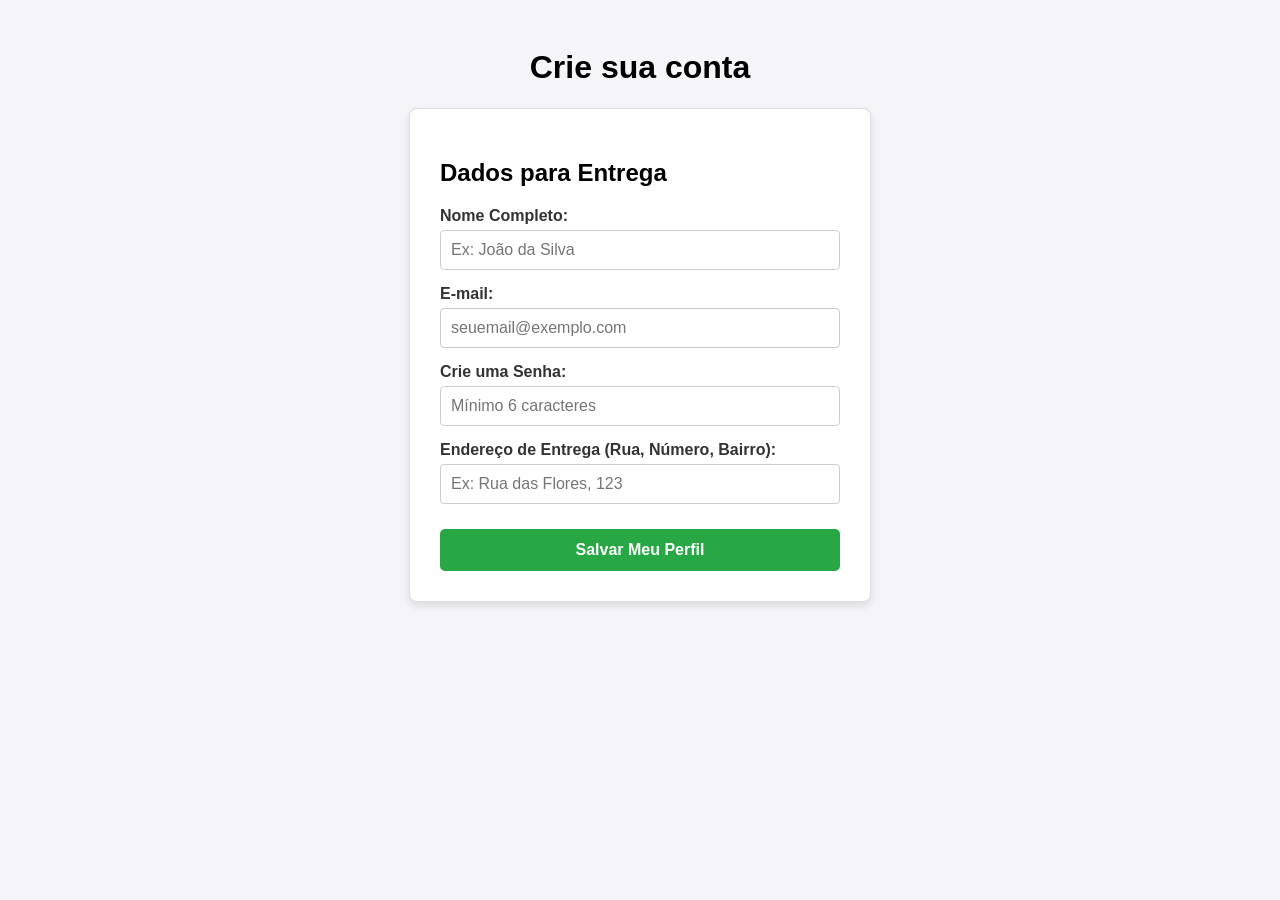
==== cadastro.html @ b37dcd01 "feat: salva arquivos da loja localmente" ====
<!DOCTYPE html>
<html lang="pt-BR">
<head>
    <meta charset="UTF-8">
    <title>Papelaria Mariana - Cadastro</title>
    <style>
        body { 
            font-family: Arial, sans-serif; 
            padding: 20px; 
            background-color: #f4f4f9;
            display: flex;
            flex-direction: column;
            align-items: center; /* Centraliza o formulário na tela */
        }
        .formulario { 
            background-color: white;
            border: 1px solid #ddd; 
            padding: 30px; 
            width: 100%;
            max-width: 400px; /* Um pouco mais largo que o produto */
            border-radius: 8px; 
            box-shadow: 0 4px 8px rgba(0,0,0,0.1);
        }
        .grupo-input {
            margin-bottom: 15px;
        }
        label {
            display: block;
            margin-bottom: 5px;
            font-weight: bold;
            color: #333;
        }
        input {
            width: 100%;
            padding: 10px;
            border: 1px solid #ccc;
            border-radius: 4px;
            font-size: 16px;
            box-sizing: border-box; /* Garante que o input não vaze para fora da caixa */
        }
        button { 
            background-color: #28a745; /* Cor verde para confirmar */
            color: white; 
            border: none; 
            padding: 12px 15px; 
            cursor: pointer; 
            border-radius: 5px; 
            width: 100%;
            font-size: 16px;
            font-weight: bold;
            margin-top: 10px;
        }
        button:hover { 
            background-color: #218838; 
        }
    </style>
</head>
<body>

    <h1>Crie sua conta</h1>
    
    <div class="formulario">
        <h2>Dados para Entrega</h2>
        
        <div class="grupo-input">
            <label for="nome">Nome Completo:</label>
            <input type="text" id="nome" placeholder="Ex: João da Silva">
        </div>

        <div class="grupo-input">
            <label for="email">E-mail:</label>
            <input type="email" id="email" placeholder="seuemail@exemplo.com">
        </div>

        <div class="grupo-input">
            <label for="senha">Crie uma Senha:</label>
            <input type="password" id="senha" placeholder="Mínimo 6 caracteres">
        </div>

        <div class="grupo-input">
            <label for="endereco">Endereço de Entrega (Rua, Número, Bairro):</label>
            <input type="text" id="endereco" placeholder="Ex: Rua das Flores, 123">
        </div>

        <button onclick="finalizarCadastro()">Salvar Meu Perfil</button>
    </div>

    <script>
        function finalizarCadastro() {
            const nomeCliente = document.getElementById('nome').value;
            
            if(nomeCliente === "") {
                alert("Por favor, preencha pelo menos o seu nome!");
            } else {
                alert("Cadastro salvo com sucesso!");
                // Leva o cliente para a tela de pagamento nova:
                window.location.href = 'pagamento.html';
            }
        }
    </script>

</body>
</html>
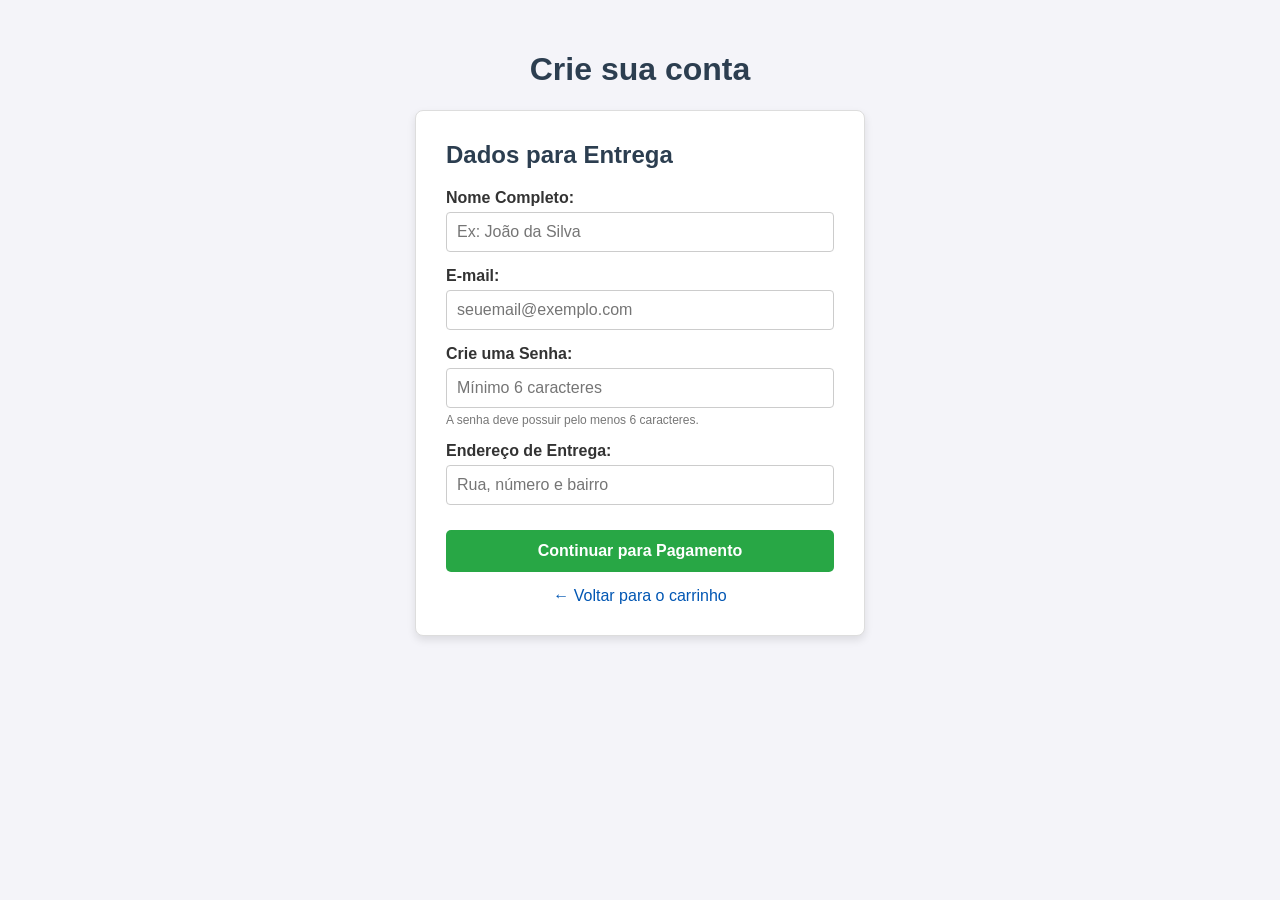
==== commit 76a418ab: "fix: altera todos os codigos" ====
--- a/cadastro.html
+++ b/cadastro.html
@@ -1,103 +1,287 @@
 <!DOCTYPE html>
 <html lang="pt-BR">
+
 <head>
+
     <meta charset="UTF-8">
+
+    <meta name="viewport"
+          content="width=device-width, initial-scale=1.0">
+
     <title>Papelaria Mariana - Cadastro</title>
+
     <style>
-        body { 
-            font-family: Arial, sans-serif; 
-            padding: 20px; 
+
+        * {
+            box-sizing: border-box;
+            font-family: Arial, sans-serif;
+        }
+
+        body {
+            margin: 0;
+            padding: 30px 20px;
             background-color: #f4f4f9;
             display: flex;
             flex-direction: column;
-            align-items: center; /* Centraliza o formulário na tela */
-        }
-        .formulario { 
+            align-items: center;
+            color: #333;
+        }
+
+        h1 {
+            color: #2c3e50;
+            text-align: center;
+        }
+
+        .formulario {
             background-color: white;
-            border: 1px solid #ddd; 
-            padding: 30px; 
+            border: 1px solid #ddd;
+            padding: 30px;
             width: 100%;
-            max-width: 400px; /* Um pouco mais largo que o produto */
-            border-radius: 8px; 
+            max-width: 450px;
+            border-radius: 8px;
             box-shadow: 0 4px 8px rgba(0,0,0,0.1);
         }
+
+        .formulario h2 {
+            color: #2c3e50;
+            margin-top: 0;
+        }
+
         .grupo-input {
             margin-bottom: 15px;
         }
+
         label {
             display: block;
             margin-bottom: 5px;
             font-weight: bold;
             color: #333;
         }
+
         input {
             width: 100%;
             padding: 10px;
             border: 1px solid #ccc;
             border-radius: 4px;
             font-size: 16px;
-            box-sizing: border-box; /* Garante que o input não vaze para fora da caixa */
-        }
-        button { 
-            background-color: #28a745; /* Cor verde para confirmar */
-            color: white; 
-            border: none; 
-            padding: 12px 15px; 
-            cursor: pointer; 
-            border-radius: 5px; 
+        }
+
+        input:focus {
+            outline: none;
+            border-color: #3498db;
+        }
+
+        .observacao {
+            font-size: 12px;
+            color: #777;
+            margin-top: 5px;
+        }
+
+        button {
+            background-color: #28a745;
+            color: white;
+            border: none;
+            padding: 12px 15px;
+            cursor: pointer;
+            border-radius: 5px;
             width: 100%;
             font-size: 16px;
             font-weight: bold;
             margin-top: 10px;
         }
-        button:hover { 
-            background-color: #218838; 
-        }
+
+        button:hover {
+            background-color: #218838;
+        }
+
+        .voltar {
+            display: block;
+            text-align: center;
+            margin-top: 15px;
+            color: #0056b3;
+            text-decoration: none;
+        }
+
     </style>
+
 </head>
+
 <body>
 
-    <h1>Crie sua conta</h1>
-    
-    <div class="formulario">
-        <h2>Dados para Entrega</h2>
-        
-        <div class="grupo-input">
-            <label for="nome">Nome Completo:</label>
-            <input type="text" id="nome" placeholder="Ex: João da Silva">
-        </div>
-
-        <div class="grupo-input">
-            <label for="email">E-mail:</label>
-            <input type="email" id="email" placeholder="seuemail@exemplo.com">
-        </div>
-
-        <div class="grupo-input">
-            <label for="senha">Crie uma Senha:</label>
-            <input type="password" id="senha" placeholder="Mínimo 6 caracteres">
-        </div>
-
-        <div class="grupo-input">
-            <label for="endereco">Endereço de Entrega (Rua, Número, Bairro):</label>
-            <input type="text" id="endereco" placeholder="Ex: Rua das Flores, 123">
-        </div>
-
-        <button onclick="finalizarCadastro()">Salvar Meu Perfil</button>
-    </div>
-
-    <script>
-        function finalizarCadastro() {
-            const nomeCliente = document.getElementById('nome').value;
-            
-            if(nomeCliente === "") {
-                alert("Por favor, preencha pelo menos o seu nome!");
-            } else {
-                alert("Cadastro salvo com sucesso!");
-                // Leva o cliente para a tela de pagamento nova:
-                window.location.href = 'pagamento.html';
+<h1>Crie sua conta</h1>
+
+<div class="formulario">
+
+    <h2>Dados para Entrega</h2>
+
+    <form id="formCadastro">
+
+        <div class="grupo-input">
+
+            <label for="nome">
+                Nome Completo:
+            </label>
+
+            <input
+                type="text"
+                id="nome"
+                placeholder="Ex: João da Silva"
+                required
+            >
+
+        </div>
+
+        <div class="grupo-input">
+
+            <label for="email">
+                E-mail:
+            </label>
+
+            <input
+                type="email"
+                id="email"
+                placeholder="seuemail@exemplo.com"
+                required
+            >
+
+        </div>
+
+        <div class="grupo-input">
+
+            <label for="senha">
+                Crie uma Senha:
+            </label>
+
+            <input
+                type="password"
+                id="senha"
+                placeholder="Mínimo 6 caracteres"
+                minlength="6"
+                required
+            >
+
+            <div class="observacao">
+                A senha deve possuir pelo menos 6 caracteres.
+            </div>
+
+        </div>
+
+        <div class="grupo-input">
+
+            <label for="endereco">
+                Endereço de Entrega:
+            </label>
+
+            <input
+                type="text"
+                id="endereco"
+                placeholder="Rua, número e bairro"
+                required
+            >
+
+        </div>
+
+        <button type="submit">
+            Continuar para Pagamento
+        </button>
+
+    </form>
+
+    <a href="carrinho.html"
+       class="voltar">
+
+        ← Voltar para o carrinho
+
+    </a>
+
+</div>
+
+<script>
+
+function obterCarrinho() {
+
+    return JSON.parse(
+        localStorage.getItem("carrinho")
+    ) || [];
+
+}
+
+document
+    .getElementById("formCadastro")
+    .addEventListener(
+        "submit",
+        function(event) {
+
+            event.preventDefault();
+
+            const carrinho =
+                obterCarrinho();
+
+            if (carrinho.length === 0) {
+
+                alert(
+                    "Seu carrinho está vazio."
+                );
+
+                window.location.href =
+                    "index.html";
+
+                return;
             }
-        }
-    </script>
+
+            const nome =
+                document
+                    .getElementById("nome")
+                    .value
+                    .trim();
+
+            const email =
+                document
+                    .getElementById("email")
+                    .value
+                    .trim();
+
+            const senha =
+                document
+                    .getElementById("senha")
+                    .value;
+
+            const endereco =
+                document
+                    .getElementById("endereco")
+                    .value
+                    .trim();
+
+            if (senha.length < 6) {
+
+                alert(
+                    "A senha precisa ter pelo menos 6 caracteres."
+                );
+
+                return;
+            }
+
+            const cliente = {
+
+                nome: nome,
+                email: email,
+                senha: senha,
+                endereco: endereco
+
+            };
+
+            localStorage.setItem(
+                "cliente",
+                JSON.stringify(cliente)
+            );
+
+            window.location.href =
+                "pagamento.html";
+
+        }
+    );
+
+</script>
 
 </body>
 </html>
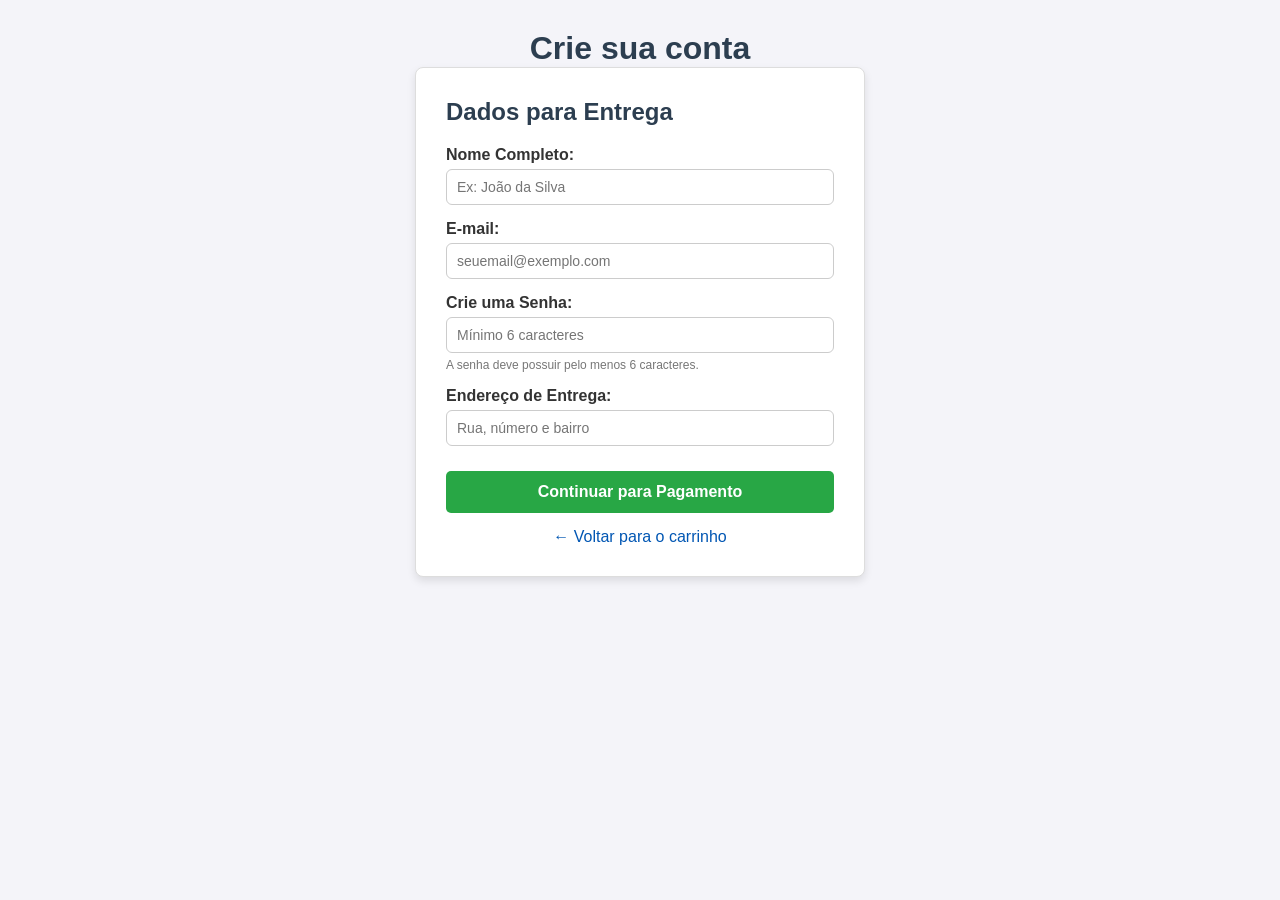
==== commit 4685e104: "Organiza estrutura CSS e JavaScript" ====
--- a/cadastro.html
+++ b/cadastro.html
@@ -7,7 +7,7 @@
 
     <meta name="viewport"
           content="width=device-width, initial-scale=1.0">
-
+    <link rel="stylesheet" href="css/style.css">
     <title>Papelaria Mariana - Cadastro</title>
 
     <style>
@@ -282,6 +282,6 @@
     );
 
 </script>
-
+<script src="js/cadastro.js"></script>
 </body>
 </html>
--- a/css/style.css
+++ b/css/style.css
@@ -0,0 +1,634 @@
+* {
+    box-sizing: border-box;
+    margin: 0;
+    padding: 0;
+    font-family: 'Segoe UI', Tahoma, Geneva, Verdana, sans-serif;
+}
+
+body {
+    background-color: #f4f6f8;
+    color: #333;
+}
+
+/* =========================
+   HEADER
+========================= */
+
+header {
+    position: fixed;
+    top: 0;
+    left: 0;
+    right: 0;
+    height: 70px;
+    background-color: #2c3e50;
+    color: white;
+    display: flex;
+    justify-content: space-between;
+    align-items: center;
+    padding: 0 5%;
+    box-shadow: 0 2px 10px rgba(0, 0, 0, 0.1);
+    z-index: 100;
+}
+
+.logo {
+    font-size: 20px;
+    font-weight: bold;
+    color: #ecf0f1;
+    text-decoration: none;
+}
+
+.btn-carrinho-header {
+    background-color: #27ae60;
+    color: white;
+    border: none;
+    padding: 10px 18px;
+    border-radius: 20px;
+    font-weight: bold;
+    cursor: pointer;
+    display: flex;
+    align-items: center;
+    gap: 8px;
+    font-size: 15px;
+    transition: 0.2s;
+}
+
+.btn-carrinho-header:hover {
+    background-color: #219150;
+}
+
+.badge-count {
+    background-color: #e74c3c;
+    color: white;
+    border-radius: 50%;
+    padding: 2px 8px;
+    font-size: 12px;
+    min-width: 20px;
+    text-align: center;
+}
+
+/* =========================
+   CONTAINER
+========================= */
+
+.container {
+    max-width: 1150px;
+    margin: 0 auto;
+    padding: 100px 20px 40px;
+}
+
+.titulo-pagina {
+    text-align: center;
+    margin-bottom: 25px;
+    color: #2c3e50;
+    font-size: 24px;
+}
+
+/* =========================
+   PRODUTOS
+========================= */
+
+.vitrine {
+    display: flex;
+    flex-wrap: wrap;
+    gap: 20px;
+    justify-content: center;
+}
+
+.produto {
+    background: white;
+    border-radius: 12px;
+    box-shadow: 0 4px 12px rgba(0, 0, 0, 0.06);
+    padding: 20px;
+    width: 320px;
+    display: flex;
+    flex-direction: column;
+    justify-content: space-between;
+    transition: 0.2s;
+}
+
+.produto:hover {
+    transform: translateY(-4px);
+    box-shadow: 0 6px 16px rgba(0, 0, 0, 0.1);
+}
+
+.produto-img {
+    width: 100%;
+    height: 160px;
+    background-color: #f1f5f9;
+    border-radius: 8px;
+    display: flex;
+    align-items: center;
+    justify-content: center;
+    font-size: 42px;
+    margin-bottom: 15px;
+    overflow: hidden;
+}
+
+.produto-img img {
+    width: 100%;
+    height: 100%;
+    object-fit: contain;
+}
+
+.produto h3 {
+    font-size: 16px;
+    color: #2c3e50;
+    margin-bottom: 8px;
+    min-height: 40px;
+}
+
+.preco {
+    font-size: 22px;
+    color: #27ae60;
+    font-weight: bold;
+    margin-bottom: 15px;
+}
+
+.campo-grupo {
+    margin-bottom: 12px;
+}
+
+.campo-grupo label {
+    display: block;
+    font-size: 13px;
+    color: #666;
+    margin-bottom: 4px;
+}
+
+select,
+input[type="number"],
+input[type="text"],
+input[type="email"],
+input[type="password"] {
+    width: 100%;
+    padding: 9px 10px;
+    border: 1px solid #ccc;
+    border-radius: 6px;
+    font-size: 14px;
+    outline: none;
+}
+
+select:focus,
+input:focus {
+    border-color: #3498db;
+}
+
+.btn-add {
+    width: 100%;
+    background-color: #3498db;
+    color: white;
+    border: none;
+    padding: 12px;
+    border-radius: 6px;
+    font-weight: bold;
+    cursor: pointer;
+    margin-top: 10px;
+}
+
+.btn-add:hover {
+    background-color: #2980b9;
+}
+
+/* =========================
+   DRAWER DO CARRINHO
+========================= */
+
+.drawer-overlay {
+    position: fixed;
+    inset: 0;
+    background: rgba(0, 0, 0, 0.5);
+    z-index: 998;
+    opacity: 0;
+    visibility: hidden;
+    transition: 0.3s;
+}
+
+.drawer-overlay.ativo {
+    opacity: 1;
+    visibility: visible;
+}
+
+.cart-drawer {
+    position: fixed;
+    top: 0;
+    right: -400px;
+    width: 380px;
+    max-width: 90vw;
+    height: 100vh;
+    background: white;
+    z-index: 999;
+    box-shadow: -4px 0 15px rgba(0, 0, 0, 0.15);
+    display: flex;
+    flex-direction: column;
+    transition: right 0.3s ease-in-out;
+}
+
+.cart-drawer.ativo {
+    right: 0;
+}
+
+.drawer-header {
+    padding: 20px;
+    background: #f8f9fa;
+    border-bottom: 1px solid #eee;
+    display: flex;
+    justify-content: space-between;
+    align-items: center;
+}
+
+.drawer-header h2 {
+    font-size: 18px;
+    color: #2c3e50;
+}
+
+.btn-fechar {
+    background: none;
+    border: none;
+    font-size: 24px;
+    cursor: pointer;
+    color: #888;
+}
+
+.drawer-body {
+    flex: 1;
+    padding: 20px;
+    overflow-y: auto;
+}
+
+.item-drawer {
+    display: flex;
+    justify-content: space-between;
+    align-items: center;
+    padding: 12px 0;
+    border-bottom: 1px solid #eee;
+    gap: 10px;
+}
+
+.item-info {
+    flex: 1;
+}
+
+.item-info h4 {
+    font-size: 14px;
+    color: #333;
+}
+
+.item-info p {
+    font-size: 12px;
+    color: #777;
+    margin-top: 3px;
+}
+
+.qtd-controle {
+    display: flex;
+    align-items: center;
+    gap: 6px;
+}
+
+.qtd-btn {
+    background: #e2e8f0;
+    border: none;
+    width: 24px;
+    height: 24px;
+    border-radius: 4px;
+    cursor: pointer;
+    font-weight: bold;
+}
+
+.btn-remover-sm {
+    background: none;
+    border: none;
+    color: #e74c3c;
+    font-size: 12px;
+    cursor: pointer;
+    margin-top: 4px;
+    padding: 0;
+    text-decoration: underline;
+}
+
+.drawer-footer {
+    padding: 20px;
+    background: #f8f9fa;
+    border-top: 1px solid #eee;
+}
+
+.total-linha {
+    display: flex;
+    justify-content: space-between;
+    font-size: 18px;
+    font-weight: bold;
+    margin-bottom: 15px;
+    color: #2c3e50;
+}
+
+.btn-checkout,
+.botao-principal {
+    display: block;
+    width: 100%;
+    background: #27ae60;
+    color: white;
+    text-align: center;
+    padding: 12px;
+    border-radius: 6px;
+    text-decoration: none;
+    font-weight: bold;
+    border: none;
+    cursor: pointer;
+}
+
+.btn-checkout:hover,
+.botao-principal:hover {
+    background: #219150;
+}
+
+/* =========================
+   PÁGINAS INTERNAS
+========================= */
+
+.pagina-interna {
+    min-height: 100vh;
+    padding: 30px 20px;
+    background-color: #f4f4f9;
+    display: flex;
+    flex-direction: column;
+    align-items: center;
+}
+
+.pagina-interna h1 {
+    color: #2c3e50;
+    text-align: center;
+    margin-bottom: 25px;
+}
+
+.caixa {
+    background-color: white;
+    border: 1px solid #ddd;
+    padding: 30px;
+    width: 100%;
+    max-width: 800px;
+    border-radius: 8px;
+    box-shadow: 0 4px 8px rgba(0, 0, 0, 0.1);
+}
+
+/* =========================
+   CARRINHO
+========================= */
+
+.item-carrinho {
+    display: flex;
+    justify-content: space-between;
+    align-items: center;
+    gap: 20px;
+    border-bottom: 1px solid #eee;
+    padding: 18px 0;
+}
+
+.detalhes-produto {
+    flex: 1;
+}
+
+.detalhes-produto h3 {
+    margin-bottom: 7px;
+    font-size: 18px;
+    color: #333;
+}
+
+.detalhes-produto p {
+    margin: 4px 0;
+    color: #666;
+    font-size: 14px;
+}
+
+.controle {
+    display: flex;
+    align-items: center;
+    gap: 8px;
+    margin-top: 8px;
+}
+
+.controle button {
+    width: 28px;
+    height: 28px;
+    border: none;
+    border-radius: 5px;
+    cursor: pointer;
+    background: #e2e8f0;
+    font-weight: bold;
+}
+
+.remover {
+    background: none !important;
+    color: #e74c3c;
+    width: auto !important;
+    text-decoration: underline;
+    margin-left: 8px;
+}
+
+.preco-item {
+    font-size: 18px;
+    font-weight: bold;
+    color: #28a745;
+}
+
+.total {
+    display: flex;
+    justify-content: space-between;
+    font-size: 20px;
+    font-weight: bold;
+    margin-top: 25px;
+    padding-top: 20px;
+    border-top: 2px solid #eee;
+}
+
+.total span:last-child {
+    color: #28a745;
+}
+
+.botao-secundario {
+    display: block;
+    width: 100%;
+    padding: 13px;
+    border-radius: 6px;
+    font-size: 16px;
+    font-weight: bold;
+    cursor: pointer;
+    text-align: center;
+    text-decoration: none;
+    background-color: transparent;
+    color: #0056b3;
+    border: 1px solid #0056b3;
+    margin-top: 10px;
+}
+
+.vazio {
+    text-align: center;
+    padding: 40px 10px;
+    color: #777;
+}
+
+.vazio a {
+    display: inline-block;
+    margin-top: 15px;
+    color: #3498db;
+    font-weight: bold;
+    text-decoration: none;
+}
+
+/* =========================
+   FORMULÁRIO
+========================= */
+
+.formulario {
+    background-color: white;
+    border: 1px solid #ddd;
+    padding: 30px;
+    width: 100%;
+    max-width: 450px;
+    border-radius: 8px;
+    box-shadow: 0 4px 8px rgba(0, 0, 0, 0.1);
+}
+
+.formulario h2 {
+    color: #2c3e50;
+    margin-bottom: 20px;
+}
+
+.grupo-input {
+    margin-bottom: 15px;
+}
+
+.grupo-input label {
+    display: block;
+    margin-bottom: 5px;
+    font-weight: bold;
+    color: #333;
+}
+
+.observacao {
+    font-size: 12px;
+    color: #777;
+    margin-top: 5px;
+}
+
+.voltar {
+    display: block;
+    text-align: center;
+    margin-top: 15px;
+    color: #0056b3;
+    text-decoration: none;
+}
+
+/* =========================
+   PAGAMENTO
+========================= */
+
+.cliente {
+    background: #f8f9fa;
+    padding: 15px;
+    border-radius: 5px;
+    margin-bottom: 20px;
+}
+
+.cliente h3 {
+    margin-bottom: 10px;
+    color: #2c3e50;
+}
+
+.cliente p {
+    margin: 5px 0;
+    font-size: 14px;
+    color: #555;
+}
+
+.resumo-valor {
+    background-color: #e9ecef;
+    padding: 15px;
+    border-radius: 5px;
+    text-align: center;
+    margin-bottom: 20px;
+}
+
+.resumo-valor h3 {
+    margin: 0;
+    color: #333;
+}
+
+.resumo-valor p {
+    font-size: 28px;
+    color: #28a745;
+    font-weight: bold;
+    margin: 10px 0 0;
+}
+
+.lista-resumo {
+    margin-bottom: 20px;
+}
+
+.item-resumo {
+    display: flex;
+    justify-content: space-between;
+    padding: 8px 0;
+    border-bottom: 1px solid #eee;
+    gap: 15px;
+    font-size: 14px;
+}
+
+.opcao-pagamento {
+    border: 1px solid #ccc;
+    padding: 15px;
+    margin-bottom: 10px;
+    border-radius: 5px;
+    cursor: pointer;
+    display: flex;
+    align-items: center;
+}
+
+.opcao-pagamento:hover {
+    background-color: #f8f9fa;
+}
+
+.opcao-pagamento input {
+    margin-right: 10px;
+    transform: scale(1.3);
+}
+
+/* =========================
+   RESPONSIVIDADE
+========================= */
+
+@media (max-width: 600px) {
+
+    header {
+        padding: 0 15px;
+    }
+
+    .logo {
+        font-size: 17px;
+    }
+
+    .btn-carrinho-header {
+        padding: 9px 12px;
+    }
+
+    .container {
+        padding-left: 15px;
+        padding-right: 15px;
+    }
+
+    .produto {
+        width: 100%;
+    }
+
+    .item-carrinho {
+        flex-direction: column;
+        align-items: flex-start;
+    }
+
+    .preco-item {
+        align-self: flex-end;
+    }
+
+    .caixa {
+        padding: 20px;
+    }
+}
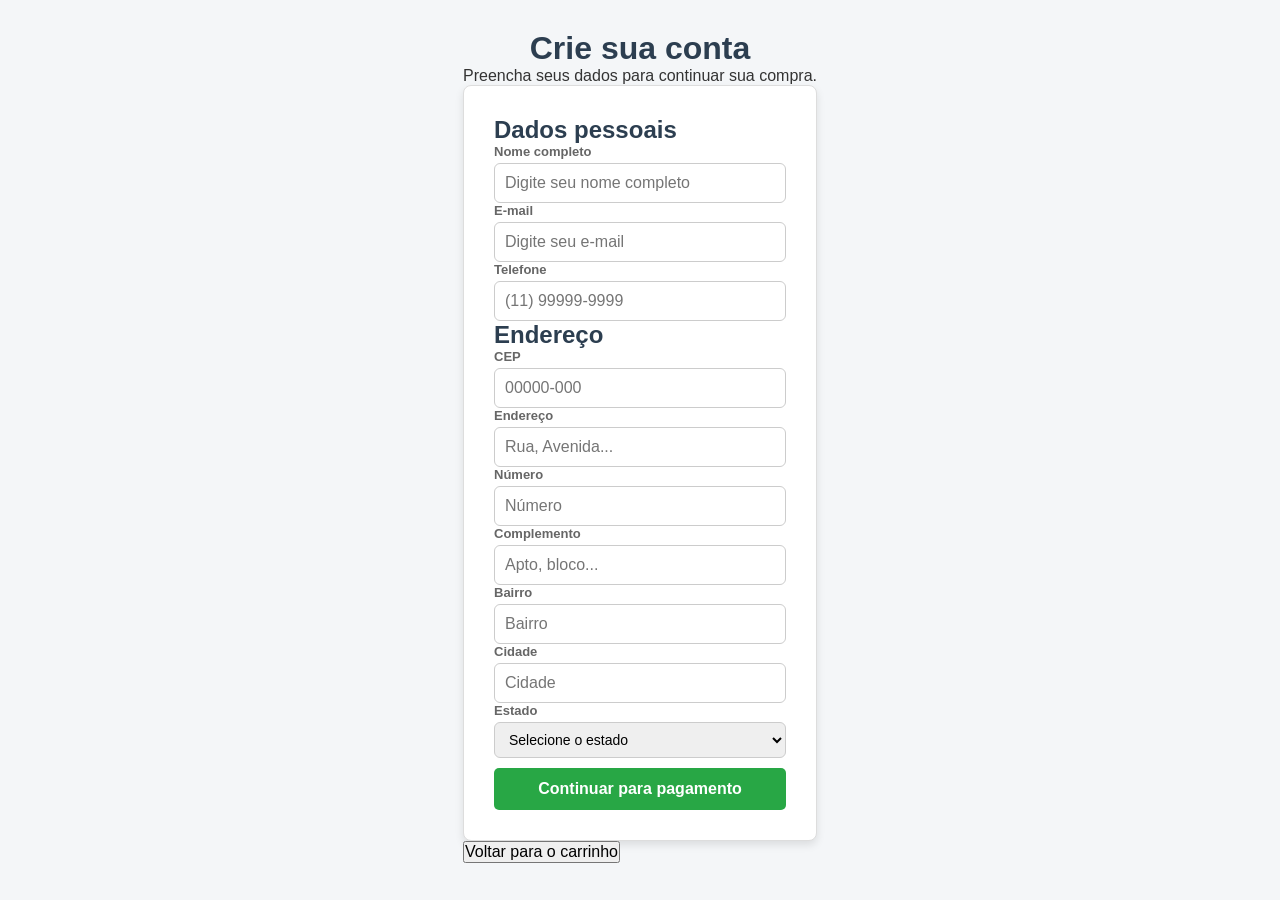
==== commit b2e4364b: "teste de erros" ====
--- a/cadastro.html
+++ b/cadastro.html
@@ -2,286 +2,211 @@
 <html lang="pt-BR">
 
 <head>
-
     <meta charset="UTF-8">
-
-    <meta name="viewport"
-          content="width=device-width, initial-scale=1.0">
+    <meta name="viewport" content="width=device-width, initial-scale=1.0">
+
     <link rel="stylesheet" href="css/style.css">
+
     <title>Papelaria Mariana - Cadastro</title>
-
-    <style>
-
-        * {
-            box-sizing: border-box;
-            font-family: Arial, sans-serif;
-        }
-
-        body {
-            margin: 0;
-            padding: 30px 20px;
-            background-color: #f4f4f9;
-            display: flex;
-            flex-direction: column;
-            align-items: center;
-            color: #333;
-        }
-
-        h1 {
-            color: #2c3e50;
-            text-align: center;
-        }
-
-        .formulario {
-            background-color: white;
-            border: 1px solid #ddd;
-            padding: 30px;
-            width: 100%;
-            max-width: 450px;
-            border-radius: 8px;
-            box-shadow: 0 4px 8px rgba(0,0,0,0.1);
-        }
-
-        .formulario h2 {
-            color: #2c3e50;
-            margin-top: 0;
-        }
-
-        .grupo-input {
-            margin-bottom: 15px;
-        }
-
-        label {
-            display: block;
-            margin-bottom: 5px;
-            font-weight: bold;
-            color: #333;
-        }
-
-        input {
-            width: 100%;
-            padding: 10px;
-            border: 1px solid #ccc;
-            border-radius: 4px;
-            font-size: 16px;
-        }
-
-        input:focus {
-            outline: none;
-            border-color: #3498db;
-        }
-
-        .observacao {
-            font-size: 12px;
-            color: #777;
-            margin-top: 5px;
-        }
-
-        button {
-            background-color: #28a745;
-            color: white;
-            border: none;
-            padding: 12px 15px;
-            cursor: pointer;
-            border-radius: 5px;
-            width: 100%;
-            font-size: 16px;
-            font-weight: bold;
-            margin-top: 10px;
-        }
-
-        button:hover {
-            background-color: #218838;
-        }
-
-        .voltar {
-            display: block;
-            text-align: center;
-            margin-top: 15px;
-            color: #0056b3;
-            text-decoration: none;
-        }
-
-    </style>
-
 </head>
 
-<body>
-
-<h1>Crie sua conta</h1>
-
-<div class="formulario">
-
-    <h2>Dados para Entrega</h2>
-
-    <form id="formCadastro">
-
-        <div class="grupo-input">
-
-            <label for="nome">
-                Nome Completo:
-            </label>
-
-            <input
-                type="text"
-                id="nome"
-                placeholder="Ex: João da Silva"
-                required
-            >
-
-        </div>
-
-        <div class="grupo-input">
-
-            <label for="email">
-                E-mail:
-            </label>
-
-            <input
-                type="email"
-                id="email"
-                placeholder="seuemail@exemplo.com"
-                required
-            >
-
-        </div>
-
-        <div class="grupo-input">
-
-            <label for="senha">
-                Crie uma Senha:
-            </label>
-
-            <input
-                type="password"
-                id="senha"
-                placeholder="Mínimo 6 caracteres"
-                minlength="6"
-                required
-            >
-
-            <div class="observacao">
-                A senha deve possuir pelo menos 6 caracteres.
-            </div>
-
-        </div>
-
-        <div class="grupo-input">
-
-            <label for="endereco">
-                Endereço de Entrega:
-            </label>
-
-            <input
-                type="text"
-                id="endereco"
-                placeholder="Rua, número e bairro"
-                required
-            >
-
-        </div>
-
-        <button type="submit">
-            Continuar para Pagamento
+<body class="pagina-formulario">
+
+    <main class="formulario-container">
+
+        <h1>Crie sua conta</h1>
+
+        <p class="subtitulo">
+            Preencha seus dados para continuar sua compra.
+        </p>
+
+        <form id="formCadastro" class="formulario" novalidate>
+
+            <h2>Dados pessoais</h2>
+
+            <div class="campo">
+                <label for="nome">Nome completo</label>
+                <input
+                    type="text"
+                    id="nome"
+                    name="nome"
+                    placeholder="Digite seu nome completo"
+                    autocomplete="name"
+                    required
+                >
+                <small class="erro" id="erroNome"></small>
+            </div>
+
+            <div class="campo">
+                <label for="email">E-mail</label>
+                <input
+                    type="email"
+                    id="email"
+                    name="email"
+                    placeholder="Digite seu e-mail"
+                    autocomplete="email"
+                    required
+                >
+                <small class="erro" id="erroEmail"></small>
+            </div>
+
+            <div class="campo">
+                <label for="telefone">Telefone</label>
+                <input
+                    type="tel"
+                    id="telefone"
+                    name="telefone"
+                    placeholder="(11) 99999-9999"
+                    autocomplete="tel"
+                    maxlength="15"
+                    required
+                >
+                <small class="erro" id="erroTelefone"></small>
+            </div>
+
+            <h2>Endereço</h2>
+
+            <div class="campo">
+                <label for="cep">CEP</label>
+                <input
+                    type="text"
+                    id="cep"
+                    name="cep"
+                    placeholder="00000-000"
+                    autocomplete="postal-code"
+                    maxlength="9"
+                    required
+                >
+                <small class="erro" id="erroCep"></small>
+            </div>
+
+            <div class="campo">
+                <label for="logradouro">Endereço</label>
+                <input
+                    type="text"
+                    id="logradouro"
+                    name="logradouro"
+                    placeholder="Rua, Avenida..."
+                    autocomplete="street-address"
+                    required
+                >
+                <small class="erro" id="erroLogradouro"></small>
+            </div>
+
+            <div class="linha-campos">
+
+                <div class="campo">
+                    <label for="numero">Número</label>
+                    <input
+                        type="text"
+                        id="numero"
+                        name="numero"
+                        placeholder="Número"
+                        required
+                    >
+                    <small class="erro" id="erroNumero"></small>
+                </div>
+
+                <div class="campo">
+                    <label for="complemento">Complemento</label>
+                    <input
+                        type="text"
+                        id="complemento"
+                        name="complemento"
+                        placeholder="Apto, bloco..."
+                    >
+                </div>
+
+            </div>
+
+            <div class="linha-campos">
+
+                <div class="campo">
+                    <label for="bairro">Bairro</label>
+                    <input
+                        type="text"
+                        id="bairro"
+                        name="bairro"
+                        placeholder="Bairro"
+                        autocomplete="address-level3"
+                        required
+                    >
+                    <small class="erro" id="erroBairro"></small>
+                </div>
+
+                <div class="campo">
+                    <label for="cidade">Cidade</label>
+                    <input
+                        type="text"
+                        id="cidade"
+                        name="cidade"
+                        placeholder="Cidade"
+                        autocomplete="address-level2"
+                        required
+                    >
+                    <small class="erro" id="erroCidade"></small>
+                </div>
+
+            </div>
+
+            <div class="campo">
+                <label for="estado">Estado</label>
+
+                <select
+                    id="estado"
+                    name="estado"
+                    autocomplete="address-level1"
+                    required
+                >
+                    <option value="">Selecione o estado</option>
+                    <option value="AC">Acre</option>
+                    <option value="AL">Alagoas</option>
+                    <option value="AP">Amapá</option>
+                    <option value="AM">Amazonas</option>
+                    <option value="BA">Bahia</option>
+                    <option value="CE">Ceará</option>
+                    <option value="DF">Distrito Federal</option>
+                    <option value="ES">Espírito Santo</option>
+                    <option value="GO">Goiás</option>
+                    <option value="MA">Maranhão</option>
+                    <option value="MT">Mato Grosso</option>
+                    <option value="MS">Mato Grosso do Sul</option>
+                    <option value="MG">Minas Gerais</option>
+                    <option value="PA">Pará</option>
+                    <option value="PB">Paraíba</option>
+                    <option value="PR">Paraná</option>
+                    <option value="PE">Pernambuco</option>
+                    <option value="PI">Piauí</option>
+                    <option value="RJ">Rio de Janeiro</option>
+                    <option value="RN">Rio Grande do Norte</option>
+                    <option value="RS">Rio Grande do Sul</option>
+                    <option value="RO">Rondônia</option>
+                    <option value="RR">Roraima</option>
+                    <option value="SC">Santa Catarina</option>
+                    <option value="SP">São Paulo</option>
+                    <option value="SE">Sergipe</option>
+                    <option value="TO">Tocantins</option>
+                </select>
+
+                <small class="erro" id="erroEstado"></small>
+            </div>
+
+            <div id="mensagemCadastro" class="mensagem"></div>
+
+            <button type="submit" class="btn-continuar">
+                Continuar para pagamento
+            </button>
+
+        </form>
+
+        <button type="button" id="btnVoltar" class="btn-voltar">
+            Voltar para o carrinho
         </button>
 
-    </form>
-
-    <a href="carrinho.html"
-       class="voltar">
-
-        ← Voltar para o carrinho
-
-    </a>
-
-</div>
-
-<script>
-
-function obterCarrinho() {
-
-    return JSON.parse(
-        localStorage.getItem("carrinho")
-    ) || [];
-
-}
-
-document
-    .getElementById("formCadastro")
-    .addEventListener(
-        "submit",
-        function(event) {
-
-            event.preventDefault();
-
-            const carrinho =
-                obterCarrinho();
-
-            if (carrinho.length === 0) {
-
-                alert(
-                    "Seu carrinho está vazio."
-                );
-
-                window.location.href =
-                    "index.html";
-
-                return;
-            }
-
-            const nome =
-                document
-                    .getElementById("nome")
-                    .value
-                    .trim();
-
-            const email =
-                document
-                    .getElementById("email")
-                    .value
-                    .trim();
-
-            const senha =
-                document
-                    .getElementById("senha")
-                    .value;
-
-            const endereco =
-                document
-                    .getElementById("endereco")
-                    .value
-                    .trim();
-
-            if (senha.length < 6) {
-
-                alert(
-                    "A senha precisa ter pelo menos 6 caracteres."
-                );
-
-                return;
-            }
-
-            const cliente = {
-
-                nome: nome,
-                email: email,
-                senha: senha,
-                endereco: endereco
-
-            };
-
-            localStorage.setItem(
-                "cliente",
-                JSON.stringify(cliente)
-            );
-
-            window.location.href =
-                "pagamento.html";
-
-        }
-    );
-
-</script>
-<script src="js/cadastro.js"></script>
+    </main>
+
+    <script src="js/cadastro.js"></script>
+
 </body>
+
 </html>
--- a/css/style.css
+++ b/css/style.css
@@ -1,8 +1,12 @@
+/* ============================================
+   PAPELARIA MARIANA - ESTILOS GERAIS
+============================================ */
+
 * {
     box-sizing: border-box;
+    font-family: "Segoe UI", Tahoma, Geneva, Verdana, sans-serif;
     margin: 0;
     padding: 0;
-    font-family: 'Segoe UI', Tahoma, Geneva, Verdana, sans-serif;
 }
 
 body {
@@ -10,9 +14,34 @@
     color: #333;
 }
 
-/* =========================
-   HEADER
-========================= */
+body.pagina-formulario {
+    min-height: 100vh;
+    padding: 30px 20px;
+    display: flex;
+    flex-direction: column;
+    align-items: center;
+}
+
+body.pagina-carrinho {
+    padding: 30px 20px;
+}
+
+h1 {
+    color: #2c3e50;
+    text-align: center;
+}
+
+button,
+input,
+select {
+    font: inherit;
+}
+
+/* HEADER */
+
+body:not(.pagina-formulario):not(.pagina-carrinho) {
+    padding-top: 90px;
+}
 
 header {
     position: fixed;
@@ -26,7 +55,7 @@
     justify-content: space-between;
     align-items: center;
     padding: 0 5%;
-    box-shadow: 0 2px 10px rgba(0, 0, 0, 0.1);
+    box-shadow: 0 2px 10px rgba(0,0,0,0.1);
     z-index: 100;
 }
 
@@ -49,11 +78,15 @@
     align-items: center;
     gap: 8px;
     font-size: 15px;
-    transition: 0.2s;
+    transition: background 0.2s, transform 0.1s;
 }
 
 .btn-carrinho-header:hover {
     background-color: #219150;
+}
+
+.btn-carrinho-header:active {
+    transform: scale(0.98);
 }
 
 .badge-count {
@@ -66,14 +99,12 @@
     text-align: center;
 }
 
-/* =========================
-   CONTAINER
-========================= */
+/* VITRINE */
 
 .container {
     max-width: 1150px;
-    margin: 0 auto;
-    padding: 100px 20px 40px;
+    margin: 0 auto 40px;
+    padding: 0 20px;
 }
 
 .titulo-pagina {
@@ -83,10 +114,6 @@
     font-size: 24px;
 }
 
-/* =========================
-   PRODUTOS
-========================= */
-
 .vitrine {
     display: flex;
     flex-wrap: wrap;
@@ -97,18 +124,18 @@
 .produto {
     background: white;
     border-radius: 12px;
-    box-shadow: 0 4px 12px rgba(0, 0, 0, 0.06);
+    box-shadow: 0 4px 12px rgba(0,0,0,0.06);
     padding: 20px;
     width: 320px;
     display: flex;
     flex-direction: column;
     justify-content: space-between;
-    transition: 0.2s;
+    transition: transform 0.2s, box-shadow 0.2s;
 }
 
 .produto:hover {
     transform: translateY(-4px);
-    box-shadow: 0 6px 16px rgba(0, 0, 0, 0.1);
+    box-shadow: 0 6px 16px rgba(0,0,0,0.1);
 }
 
 .produto-img {
@@ -148,28 +175,30 @@
     margin-bottom: 12px;
 }
 
-.campo-grupo label {
+.campo-grupo label,
+.formulario label {
     display: block;
     font-size: 13px;
     color: #666;
     margin-bottom: 4px;
+    font-weight: bold;
 }
 
 select,
 input[type="number"],
-input[type="text"],
-input[type="email"],
-input[type="password"] {
-    width: 100%;
-    padding: 9px 10px;
+.formulario input {
+    width: 100%;
+    padding: 8px 10px;
     border: 1px solid #ccc;
     border-radius: 6px;
     font-size: 14px;
     outline: none;
+    transition: border-color 0.2s;
 }
 
 select:focus,
-input:focus {
+input[type="number"]:focus,
+.formulario input:focus {
     border-color: #3498db;
 }
 
@@ -183,24 +212,25 @@
     font-weight: bold;
     cursor: pointer;
     margin-top: 10px;
+    transition: background 0.2s;
 }
 
 .btn-add:hover {
     background-color: #2980b9;
 }
 
-/* =========================
-   DRAWER DO CARRINHO
-========================= */
+/* DRAWER */
 
 .drawer-overlay {
     position: fixed;
     inset: 0;
-    background: rgba(0, 0, 0, 0.5);
+    width: 100vw;
+    height: 100vh;
+    background: rgba(0,0,0,0.5);
     z-index: 998;
     opacity: 0;
     visibility: hidden;
-    transition: 0.3s;
+    transition: opacity 0.3s ease, visibility 0.3s ease;
 }
 
 .drawer-overlay.ativo {
@@ -217,7 +247,7 @@
     height: 100vh;
     background: white;
     z-index: 999;
-    box-shadow: -4px 0 15px rgba(0, 0, 0, 0.15);
+    box-shadow: -4px 0 15px rgba(0,0,0,0.15);
     display: flex;
     flex-direction: column;
     transition: right 0.3s ease-in-out;
@@ -249,6 +279,10 @@
     color: #888;
 }
 
+.btn-fechar:hover {
+    color: #333;
+}
+
 .drawer-body {
     flex: 1;
     padding: 20px;
@@ -259,9 +293,9 @@
     display: flex;
     justify-content: space-between;
     align-items: center;
+    gap: 10px;
     padding: 12px 0;
     border-bottom: 1px solid #eee;
-    gap: 10px;
 }
 
 .item-info {
@@ -276,13 +310,7 @@
 .item-info p {
     font-size: 12px;
     color: #777;
-    margin-top: 3px;
-}
-
-.qtd-controle {
-    display: flex;
-    align-items: center;
-    gap: 6px;
+    margin-top: 2px;
 }
 
 .qtd-btn {
@@ -321,8 +349,7 @@
     color: #2c3e50;
 }
 
-.btn-checkout,
-.botao-principal {
+.btn-checkout {
     display: block;
     width: 100%;
     background: #27ae60;
@@ -332,47 +359,93 @@
     border-radius: 6px;
     text-decoration: none;
     font-weight: bold;
-    border: none;
-    cursor: pointer;
-}
-
-.btn-checkout:hover,
-.botao-principal:hover {
-    background: #219150;
-}
-
-/* =========================
-   PÁGINAS INTERNAS
-========================= */
-
-.pagina-interna {
-    min-height: 100vh;
-    padding: 30px 20px;
-    background-color: #f4f4f9;
-    display: flex;
-    flex-direction: column;
-    align-items: center;
-}
-
-.pagina-interna h1 {
-    color: #2c3e50;
-    text-align: center;
-    margin-bottom: 25px;
-}
-
-.caixa {
-    background-color: white;
+}
+
+/* FORMULÁRIOS */
+
+.formulario,
+.pagamento-box {
+    background: white;
     border: 1px solid #ddd;
     padding: 30px;
     width: 100%;
+    border-radius: 8px;
+    box-shadow: 0 4px 8px rgba(0,0,0,0.1);
+}
+
+.formulario {
+    max-width: 450px;
+}
+
+.pagamento-box {
+    max-width: 500px;
+}
+
+.formulario h2,
+.cliente h3 {
+    color: #2c3e50;
+    margin-top: 0;
+}
+
+.grupo-input {
+    margin-bottom: 15px;
+}
+
+.formulario input {
+    padding: 10px;
+    font-size: 16px;
+}
+
+.observacao {
+    font-size: 12px;
+    color: #777;
+    margin-top: 5px;
+}
+
+.formulario button,
+.pagamento-box > button {
+    background-color: #28a745;
+    color: white;
+    border: none;
+    padding: 12px 15px;
+    cursor: pointer;
+    border-radius: 5px;
+    width: 100%;
+    font-size: 16px;
+    font-weight: bold;
+    margin-top: 10px;
+}
+
+.formulario button:hover,
+.pagamento-box > button:hover {
+    background-color: #218838;
+}
+
+.voltar {
+    display: block;
+    text-align: center;
+    margin-top: 15px;
+    color: #0056b3;
+    text-decoration: none;
+}
+
+/* CARRINHO */
+
+.pagina-carrinho .container {
+    width: 100%;
     max-width: 800px;
-    border-radius: 8px;
-    box-shadow: 0 4px 8px rgba(0, 0, 0, 0.1);
-}
-
-/* =========================
-   CARRINHO
-========================= */
+}
+
+.pagina-carrinho h1 {
+    margin-bottom: 25px;
+}
+
+.carrinho {
+    background: white;
+    border-radius: 10px;
+    padding: 25px;
+    box-shadow: 0 4px 12px rgba(0,0,0,0.08);
+}
 
 .item-carrinho {
     display: flex;
@@ -388,7 +461,7 @@
 }
 
 .detalhes-produto h3 {
-    margin-bottom: 7px;
+    margin: 0 0 7px;
     font-size: 18px;
     color: #333;
 }
@@ -416,18 +489,12 @@
     font-weight: bold;
 }
 
-.remover {
-    background: none !important;
+.controle .remover {
+    background: none;
     color: #e74c3c;
-    width: auto !important;
+    width: auto;
     text-decoration: underline;
     margin-left: 8px;
-}
-
-.preco-item {
-    font-size: 18px;
-    font-weight: bold;
-    color: #28a745;
 }
 
 .total {
@@ -444,6 +511,11 @@
     color: #28a745;
 }
 
+.botoes {
+    margin-top: 20px;
+}
+
+.botao-principal,
 .botao-secundario {
     display: block;
     width: 100%;
@@ -454,6 +526,19 @@
     cursor: pointer;
     text-align: center;
     text-decoration: none;
+}
+
+.botao-principal {
+    background-color: #28a745;
+    color: white;
+    border: none;
+}
+
+.botao-principal:hover {
+    background-color: #218838;
+}
+
+.botao-secundario {
     background-color: transparent;
     color: #0056b3;
     border: 1px solid #0056b3;
@@ -474,53 +559,7 @@
     text-decoration: none;
 }
 
-/* =========================
-   FORMULÁRIO
-========================= */
-
-.formulario {
-    background-color: white;
-    border: 1px solid #ddd;
-    padding: 30px;
-    width: 100%;
-    max-width: 450px;
-    border-radius: 8px;
-    box-shadow: 0 4px 8px rgba(0, 0, 0, 0.1);
-}
-
-.formulario h2 {
-    color: #2c3e50;
-    margin-bottom: 20px;
-}
-
-.grupo-input {
-    margin-bottom: 15px;
-}
-
-.grupo-input label {
-    display: block;
-    margin-bottom: 5px;
-    font-weight: bold;
-    color: #333;
-}
-
-.observacao {
-    font-size: 12px;
-    color: #777;
-    margin-top: 5px;
-}
-
-.voltar {
-    display: block;
-    text-align: center;
-    margin-top: 15px;
-    color: #0056b3;
-    text-decoration: none;
-}
-
-/* =========================
-   PAGAMENTO
-========================= */
+/* PAGAMENTO */
 
 .cliente {
     background: #f8f9fa;
@@ -529,11 +568,6 @@
     margin-bottom: 20px;
 }
 
-.cliente h3 {
-    margin-bottom: 10px;
-    color: #2c3e50;
-}
-
 .cliente p {
     margin: 5px 0;
     font-size: 14px;
@@ -567,9 +601,9 @@
 .item-resumo {
     display: flex;
     justify-content: space-between;
+    gap: 15px;
     padding: 8px 0;
     border-bottom: 1px solid #eee;
-    gap: 15px;
     font-size: 14px;
 }
 
@@ -581,6 +615,7 @@
     cursor: pointer;
     display: flex;
     align-items: center;
+    gap: 5px;
 }
 
 .opcao-pagamento:hover {
@@ -588,35 +623,20 @@
 }
 
 .opcao-pagamento input {
-    margin-right: 10px;
+    margin-right: 5px;
     transform: scale(1.3);
 }
 
-/* =========================
-   RESPONSIVIDADE
-========================= */
+/* RESPONSIVO */
 
 @media (max-width: 600px) {
-
     header {
         padding: 0 15px;
     }
 
-    .logo {
-        font-size: 17px;
-    }
-
-    .btn-carrinho-header {
-        padding: 9px 12px;
-    }
-
-    .container {
-        padding-left: 15px;
-        padding-right: 15px;
-    }
-
     .produto {
         width: 100%;
+        max-width: 360px;
     }
 
     .item-carrinho {
@@ -624,11 +644,17 @@
         align-items: flex-start;
     }
 
-    .preco-item {
+    .item-carrinho > .preco {
         align-self: flex-end;
     }
 
-    .caixa {
-        padding: 20px;
+    .item-resumo {
+        flex-direction: column;
     }
-}
+
+    .cart-drawer {
+        width: 100%;
+        max-width: 100%;
+        right: -100%;
+    }
+}
